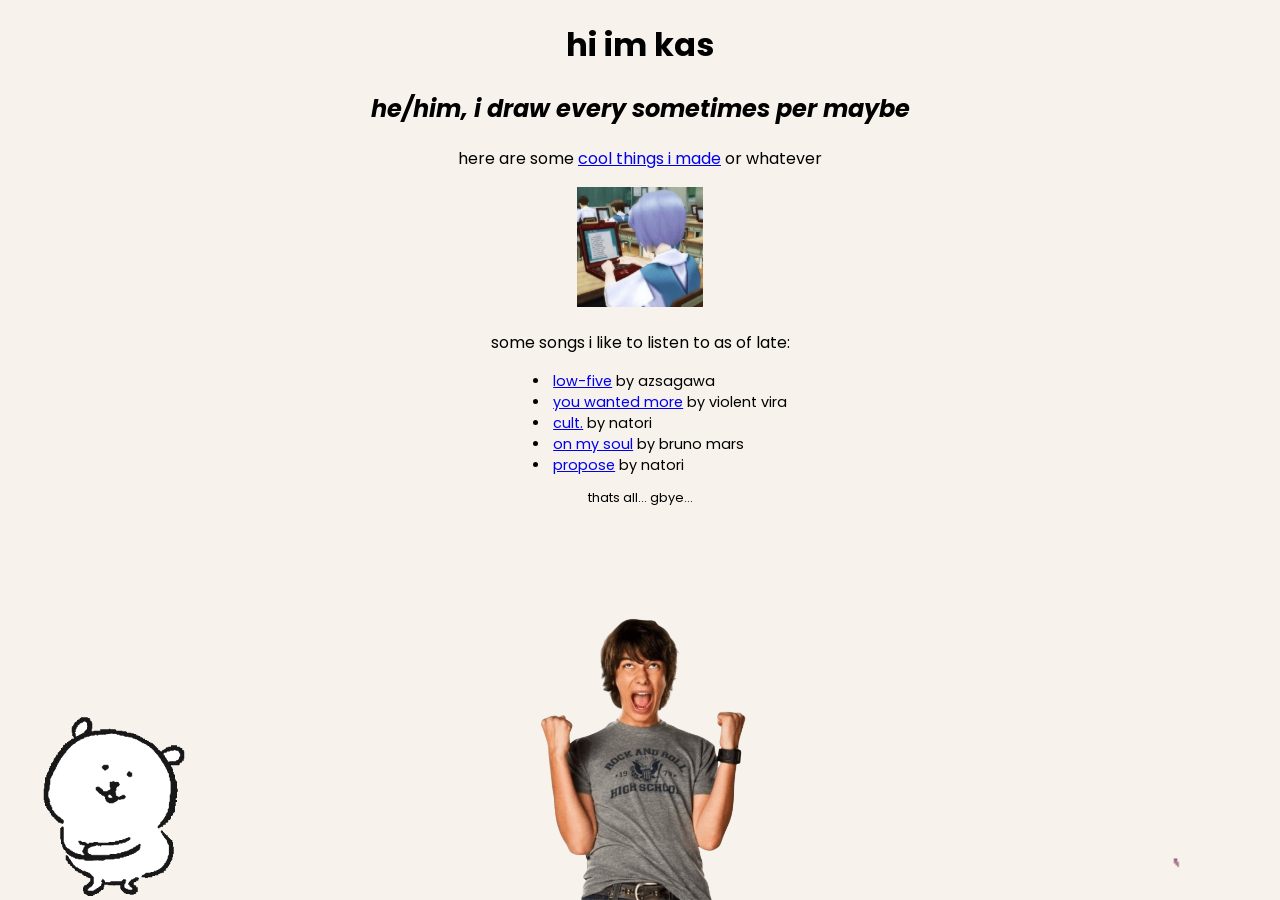
==== index.html @ 4af2dd37 "Rename index2.html to index.html" ====
<!DOCTYPE html>
<html lang="en">
  <head>
    <meta charset="UTF-8" />
    <meta name="viewport" content="width=device-width, initial-scale=1.0" />
    <title>babys first page</title>
    <link rel="icon" type="image/png" href="images/damn-asuka-icon.jpg" />
    <link href="https://fonts.googleapis.com/css2?family=Poppins:wght@400;500;600;700&display=swap" rel="stylesheet" />
<style>
body {
    font-family: 'Poppins';
    background-image: url("images/nagano-bear-dance.gif"), url("images/flying-gatito.gif"), url("images/rodrick-yass.png");
  background-repeat: no-repeat;
  background-position: 1% 100%, 95% 110%, 50% 100%;
  background-attachment: fixed, fixed, fixed;
  background-size: 200px 200px, 15%,  18%;

}
</style>
  </head>
  <body style="background-color:#F7F2EB;">
    <h1 style="text-align:center;">hi im kas</h1>
    <h2 style="text-align:center;"><i>he/him, i draw every sometimes per maybe</i></h2>
    <p style="text-align:center;"> here are some <a href="https://archive-00.carrd.co/#">cool things i made</a> or whatever</p>
<p style="text-align:center;"> <img src="images/ayanami-low-poly.jpg" alt="ayanami but low poly" width="10%" height="10%"></p>
<p style="text-align:center;"> some songs i like to listen to as of late:</p>
<ul class="centered bullets" style="font-size: 90%; list-style-position: inside; width: fit-content; margin: auto;">
  <li><a href="https://youtu.be/S2jxQ8XQtxI?si=dIGJrC8PBNRJBCR3">low-five</a> by azsagawa</li>
  <li><a href="https://youtu.be/NxOsTXtIaR4?si=53uWZoNEVwwCrxyF">you wanted more</a> by violent vira</li>
  <li><a href="https://youtu.be/GQrppVgwz5o?si=T5T6fJF_c1Mw1N03">cult.</a> by natori</li>
  <li><a href="https://youtu.be/gpc5c5PMQiw?si=w5kmyb9_AHsSKXkP">on my soul</a> by bruno mars</li>
  <li><a href="https://youtu.be/VDdLF1YubI0?si=2RTbqjgm_7_HFgBl">propose</a> by natori</li>
</ul>
<p style="text-align:center; font-size: 80%;">thats all... gbye...</p>
  </body>
</html>
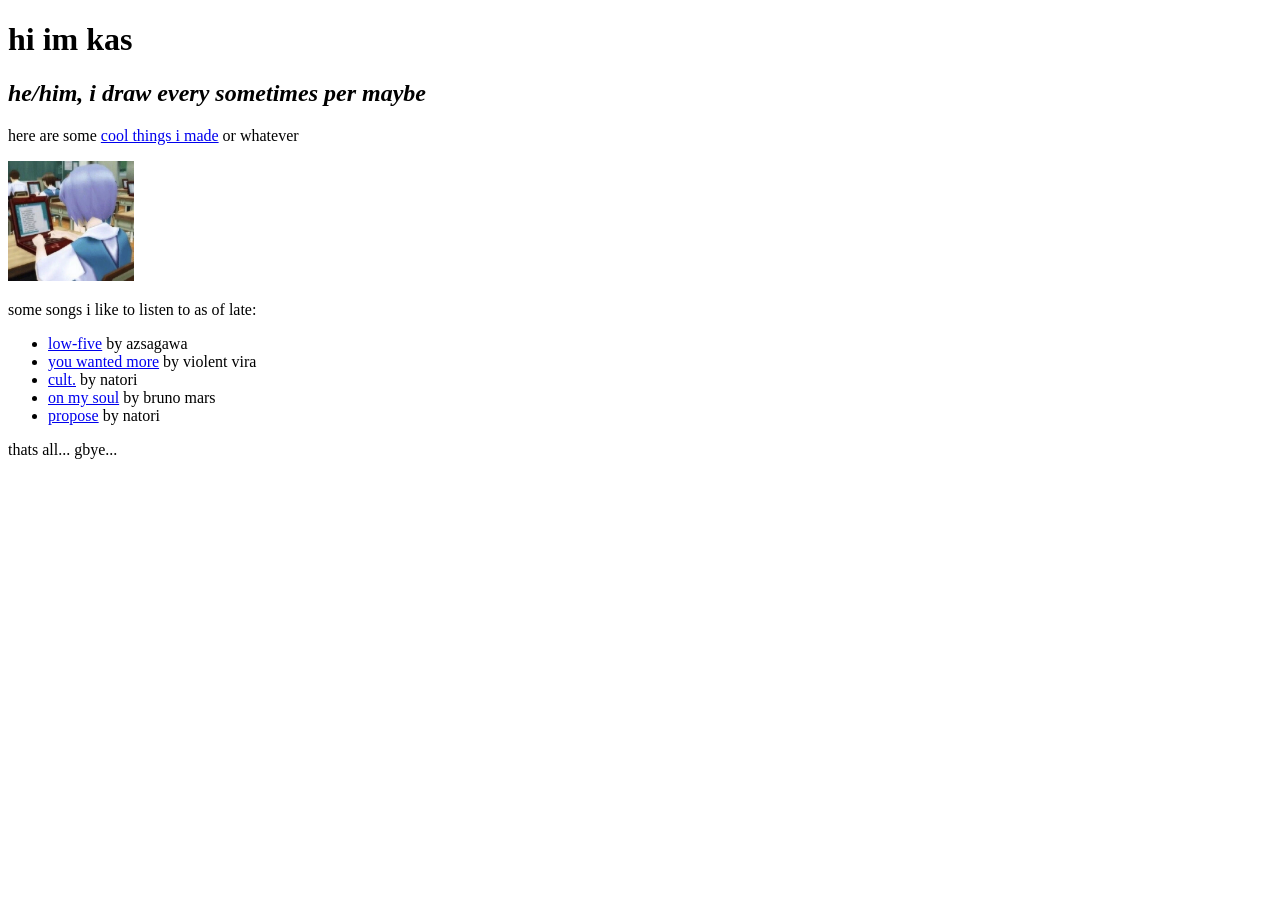
==== commit 2098c2b6: "Update index.html" ====
--- a/index.html
+++ b/index.html
@@ -4,33 +4,24 @@
     <meta charset="UTF-8" />
     <meta name="viewport" content="width=device-width, initial-scale=1.0" />
     <title>babys first page</title>
+    <link rel="stylesheet"
+    href="style.css" />
     <link rel="icon" type="image/png" href="images/damn-asuka-icon.jpg" />
-    <link href="https://fonts.googleapis.com/css2?family=Poppins:wght@400;500;600;700&display=swap" rel="stylesheet" />
-<style>
-body {
-    font-family: 'Poppins';
-    background-image: url("images/nagano-bear-dance.gif"), url("images/flying-gatito.gif"), url("images/rodrick-yass.png");
-  background-repeat: no-repeat;
-  background-position: 1% 100%, 95% 110%, 50% 100%;
-  background-attachment: fixed, fixed, fixed;
-  background-size: 200px 200px, 15%,  18%;
+  </head>
 
-}
-</style>
-  </head>
-  <body style="background-color:#F7F2EB;">
-    <h1 style="text-align:center;">hi im kas</h1>
-    <h2 style="text-align:center;"><i>he/him, i draw every sometimes per maybe</i></h2>
-    <p style="text-align:center;"> here are some <a href="https://archive-00.carrd.co/#">cool things i made</a> or whatever</p>
-<p style="text-align:center;"> <img src="images/ayanami-low-poly.jpg" alt="ayanami but low poly" width="10%" height="10%"></p>
-<p style="text-align:center;"> some songs i like to listen to as of late:</p>
-<ul class="centered bullets" style="font-size: 90%; list-style-position: inside; width: fit-content; margin: auto;">
+  <body>
+    <h1>hi im kas</h1>
+    <h2><i>he/him, i draw every sometimes per maybe</i></h2>
+    <p> here are some <a href="https://archive-00.carrd.co/#">cool things i made</a> or whatever</p>
+<p> <img src="images/ayanami-low-poly.jpg" alt="ayanami but low poly" width="10%" height="10%"></p>
+<p> some songs i like to listen to as of late:</p>
+<ul>
   <li><a href="https://youtu.be/S2jxQ8XQtxI?si=dIGJrC8PBNRJBCR3">low-five</a> by azsagawa</li>
   <li><a href="https://youtu.be/NxOsTXtIaR4?si=53uWZoNEVwwCrxyF">you wanted more</a> by violent vira</li>
   <li><a href="https://youtu.be/GQrppVgwz5o?si=T5T6fJF_c1Mw1N03">cult.</a> by natori</li>
   <li><a href="https://youtu.be/gpc5c5PMQiw?si=w5kmyb9_AHsSKXkP">on my soul</a> by bruno mars</li>
   <li><a href="https://youtu.be/VDdLF1YubI0?si=2RTbqjgm_7_HFgBl">propose</a> by natori</li>
 </ul>
-<p style="text-align:center; font-size: 80%;">thats all... gbye...</p>
+<p>thats all... gbye...</p>
   </body>
 </html>
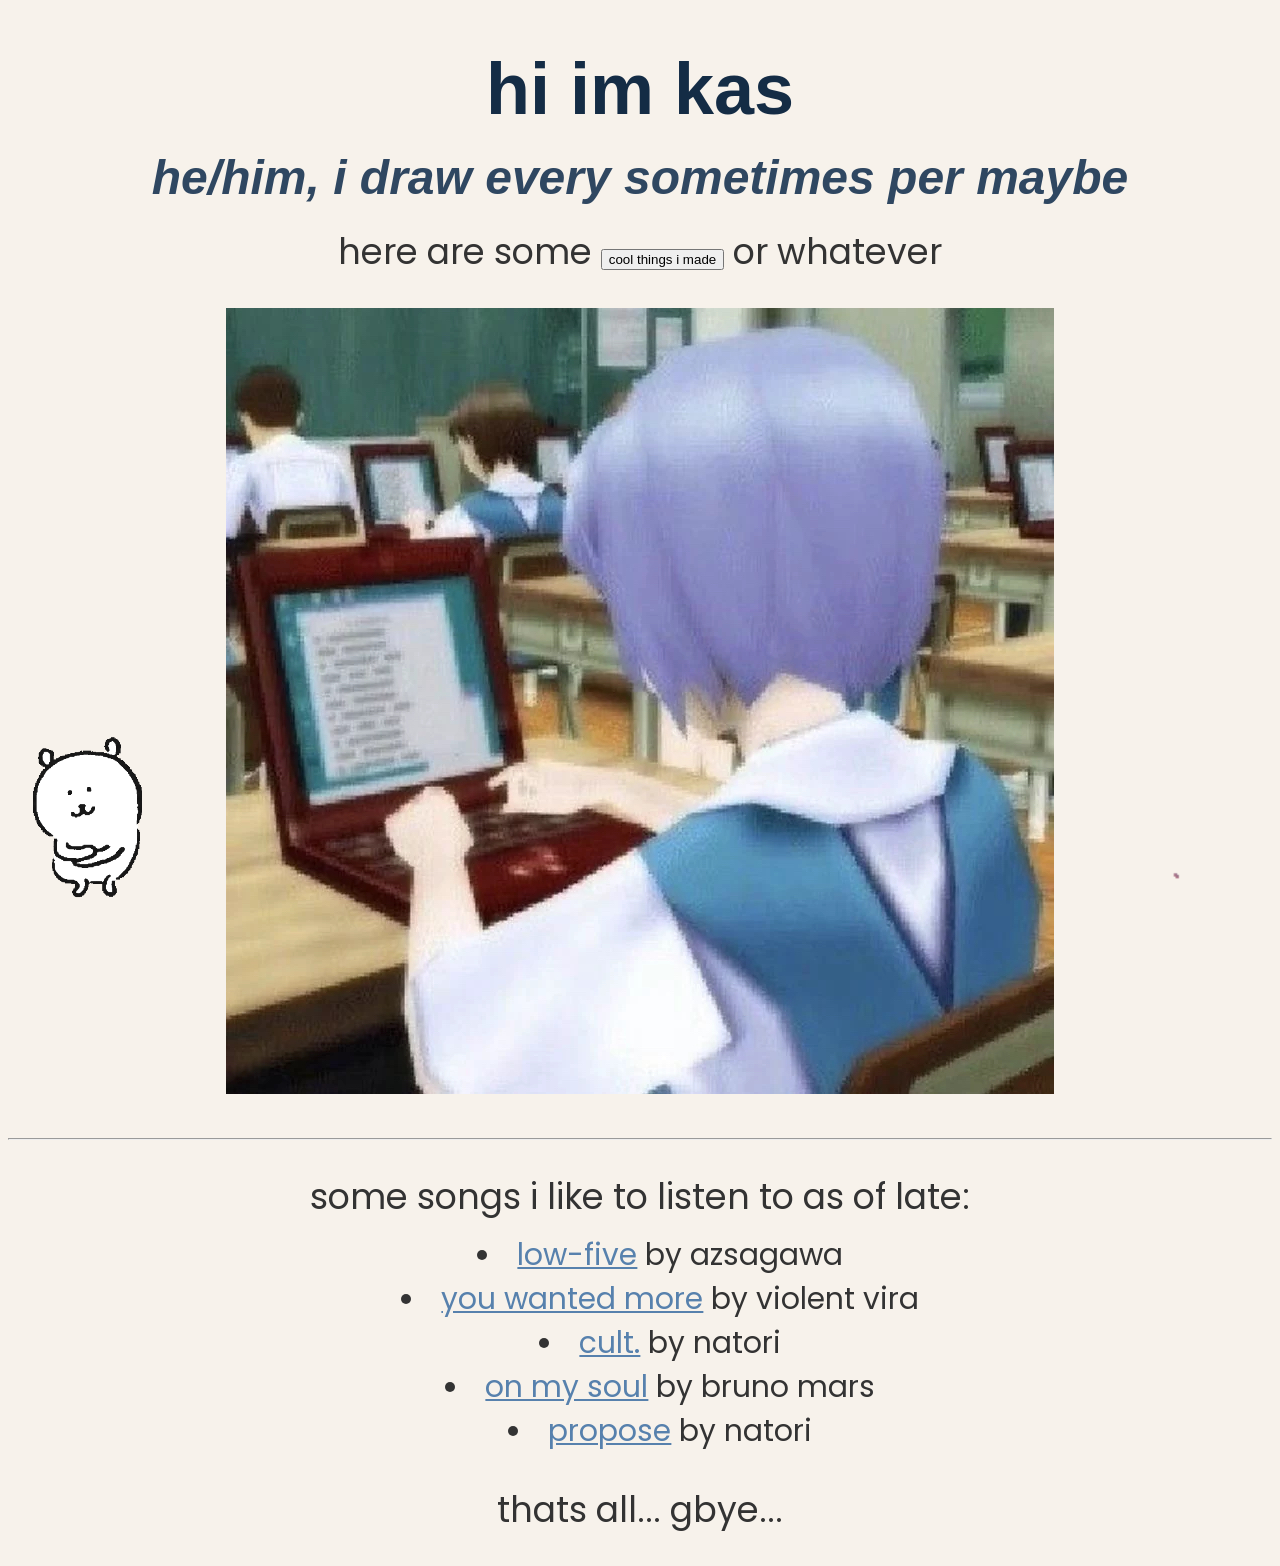
==== commit f023c175: "Update index.html" ====
--- a/index.html
+++ b/index.html
@@ -12,8 +12,9 @@
   <body>
     <h1>hi im kas</h1>
     <h2><i>he/him, i draw every sometimes per maybe</i></h2>
-    <p> here are some <a href="https://archive-00.carrd.co/#">cool things i made</a> or whatever</p>
-<p> <img src="images/ayanami-low-poly.jpg" alt="ayanami but low poly" width="10%" height="10%"></p>
+    <p> here are some <button type="button" onclick="window.location.href='https://archive-00.carrd.co/#'">cool things i made</button> or whatever</p>
+<p> <img src="images/ayanami-low-poly.jpg" alt="ayanami but low poly"></p>
+<hr>
 <p> some songs i like to listen to as of late:</p>
 <ul>
   <li><a href="https://youtu.be/S2jxQ8XQtxI?si=dIGJrC8PBNRJBCR3">low-five</a> by azsagawa</li>
--- a/style.css
+++ b/style.css
@@ -0,0 +1,45 @@
+@import url('https://fonts.googleapis.com/css2?family=Poppins:wght@400;500;600;700&display=swap');
+
+body {
+    font-family: 'Poppins', sans-serif;
+    font-size: 35px;
+    color: #333;
+    text-align: center;
+    margin-top: 20px;
+    background-color: #F7F2EB;
+    background-image: url("images/nagano-bear-dance.gif"), url("images/flying-gatito.gif"), url("images/rodrick-yass.png");
+  background-repeat: no-repeat;
+  background-position: 1% 100%, 95% 110%, 50% 100%;
+  background-attachment: fixed, fixed, fixed;
+  background-size: 13%, 15%,  18%;
+
+}
+
+h1 {
+    font-family: 'Be Vietnam Pro', sans-serif;
+    font-size: 72px;
+    color: #142C45;
+    margin-bottom: -20px;
+}
+h2 {
+    font-family: 'Be Vietnam Pro', sans-serif;
+    font-size: 48px;
+    color: #2F4761;
+    margin-bottom: -10px;
+}
+a{
+    color: #5781AD;
+    text-decoration: underline;
+}
+p {
+    color: #333;
+    text-align: center;
+    margin: 30px;
+    font-size: 100%;
+}
+ul {
+    font-size: 85%;
+    list-style-position: inside;
+    width: fit-content;
+    margin: -20px auto 20px;
+}
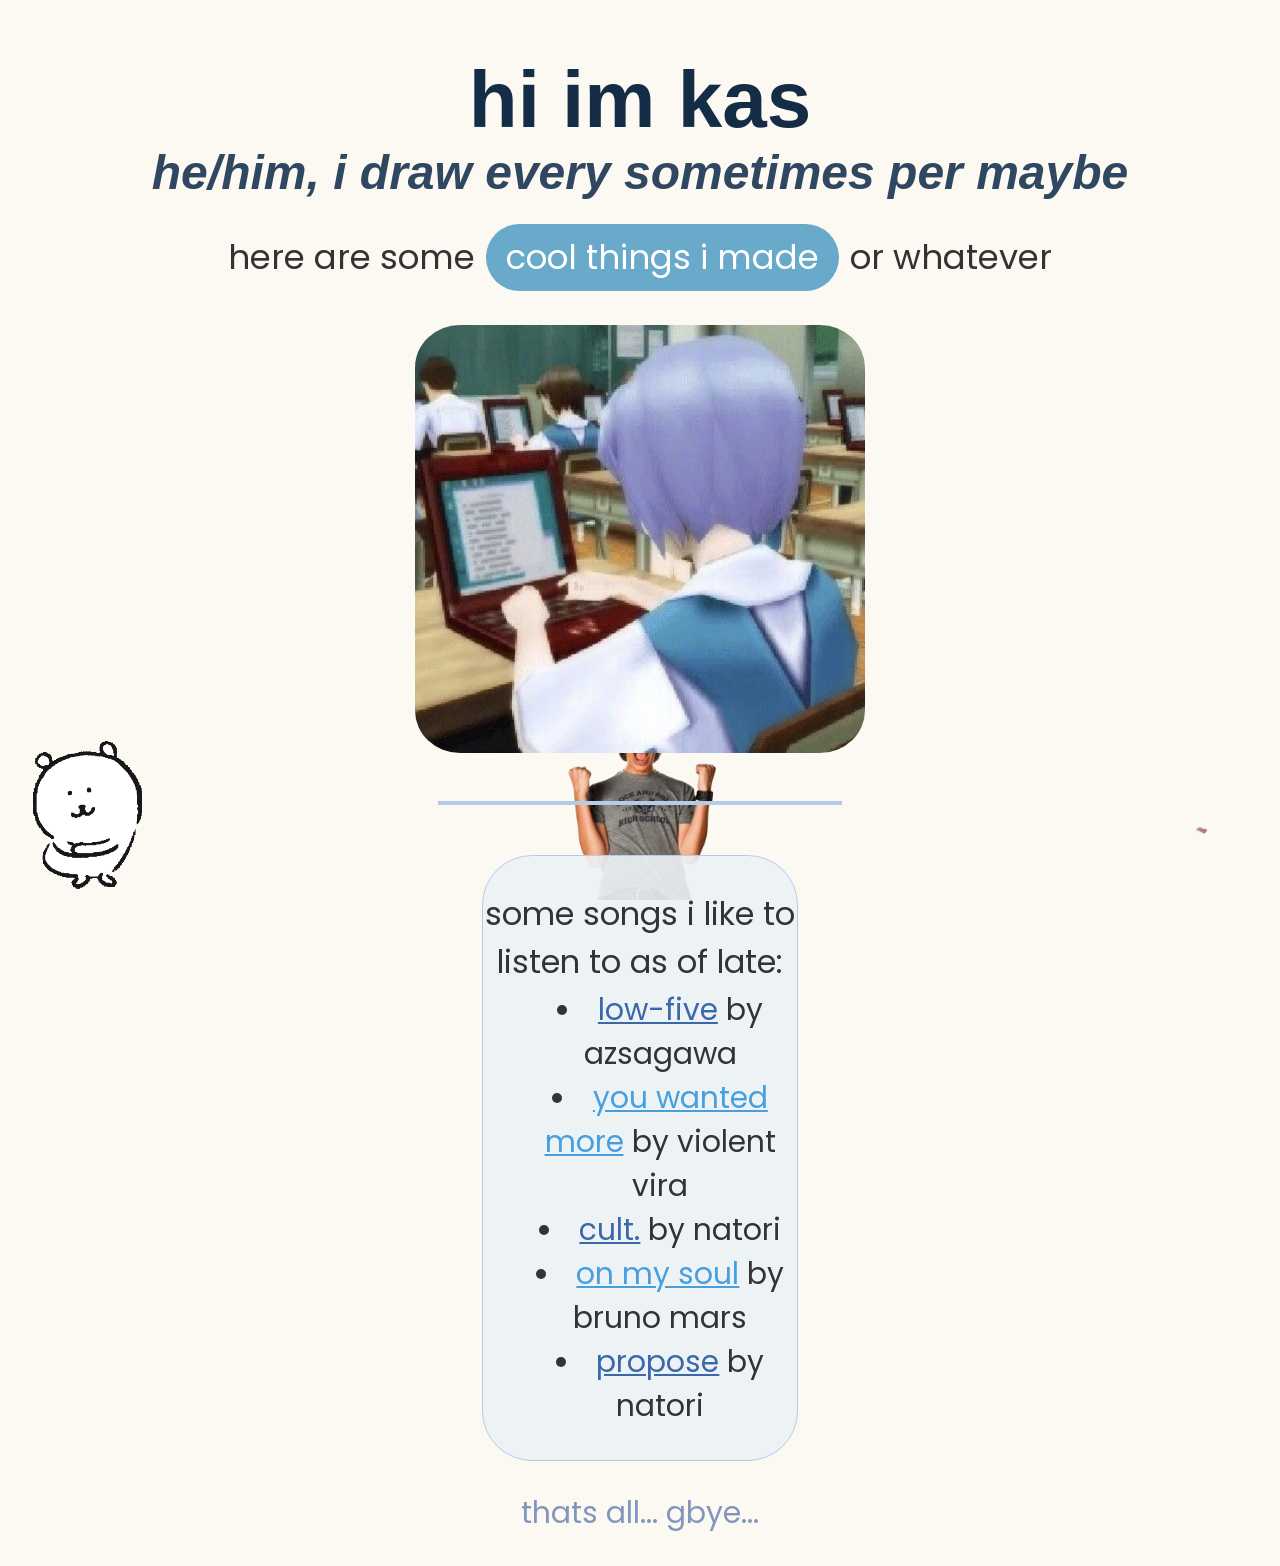
==== commit 28b51a82: "Added divs, classes, and ids." ====
--- a/index.html
+++ b/index.html
@@ -10,19 +10,26 @@
   </head>
 
   <body>
-    <h1>hi im kas</h1>
-    <h2><i>he/him, i draw every sometimes per maybe</i></h2>
+    <div id="header">
+      <h1>hi im kas</h1>
+      <h2><i>he/him, i draw every sometimes per maybe</i></h2>
+    </div>
     <p> here are some <button type="button" onclick="window.location.href='https://archive-00.carrd.co/#'">cool things i made</button> or whatever</p>
 <p> <img src="images/ayanami-low-poly.jpg" alt="ayanami but low poly"></p>
 <hr>
-<p> some songs i like to listen to as of late:</p>
-<ul>
-  <li><a href="https://youtu.be/S2jxQ8XQtxI?si=dIGJrC8PBNRJBCR3">low-five</a> by azsagawa</li>
-  <li><a href="https://youtu.be/NxOsTXtIaR4?si=53uWZoNEVwwCrxyF">you wanted more</a> by violent vira</li>
-  <li><a href="https://youtu.be/GQrppVgwz5o?si=T5T6fJF_c1Mw1N03">cult.</a> by natori</li>
-  <li><a href="https://youtu.be/gpc5c5PMQiw?si=w5kmyb9_AHsSKXkP">on my soul</a> by bruno mars</li>
-  <li><a href="https://youtu.be/VDdLF1YubI0?si=2RTbqjgm_7_HFgBl">propose</a> by natori</li>
-</ul>
-<p>thats all... gbye...</p>
+<div id="songs">
+  <p class="listento"> some songs i like to listen to as of late:</p>
+  <ul>
+   <li><a href="https://youtu.be/S2jxQ8XQtxI?si=dIGJrC8PBNRJBCR3">low-five</a> by azsagawa</li>
+   <li><a class="alternating" href="https://youtu.be/NxOsTXtIaR4?si=53uWZoNEVwwCrxyF">you wanted more</a> by violent vira</li>
+   <li><a href="https://youtu.be/GQrppVgwz5o?si=T5T6fJF_c1Mw1N03">cult.</a> by natori</li>
+   <li><a class="alternating" href="https://youtu.be/gpc5c5PMQiw?si=w5kmyb9_AHsSKXkP">on my soul</a> by bruno mars</li>
+   <li><a href="https://youtu.be/VDdLF1YubI0?si=2RTbqjgm_7_HFgBl">propose</a> by natori</li>
+  </ul>
+</div>
+
+<div>
+<p class="goodbye">thats all... gbye...</p>
+</div>
   </body>
 </html>
--- a/style.css
+++ b/style.css
@@ -6,40 +6,112 @@
     color: #333;
     text-align: center;
     margin-top: 20px;
-    background-color: #F7F2EB;
+    background-color: #FCF8F2;
     background-image: url("images/nagano-bear-dance.gif"), url("images/flying-gatito.gif"), url("images/rodrick-yass.png");
   background-repeat: no-repeat;
-  background-position: 1% 100%, 95% 110%, 50% 100%;
+  background-position: 1% 99%, 97% 107%, 50% 100%;
   background-attachment: fixed, fixed, fixed;
-  background-size: 13%, 15%,  18%;
+  background-size: 13%, 13%,  13%;
 
 }
-
+#header {
+    font-family: 'Be Vietnam Pro Regular', sans-serif;
+    letter-spacing: 5%;
+    display: flex;
+    align-items: center;
+    justify-content: center;
+    flex-direction: column;
+    margin-top: -20px;
+}
+#songs {
+    display: flex;
+    align-items: center;
+    justify-content: center;
+    flex-direction: column;
+    border-radius: 50px;
+    width: 25%;
+    margin: auto;
+    margin-top: 50px;
+    border: 1px solid #B5CCE6;
+    padding: 2px;
+    background-color: rgba(235, 242, 246, 0.9);
+    box-sizing: border-box;
+}
+.alternating {
+    color: #479fde;
+    text-decoration: underline;
+}
+.goodbye {
+    font-size: 30px;
+    color: #8396bd;
+}
+.listento {
+    font-size: 32px;
+    color: #333;
+}
 h1 {
-    font-family: 'Be Vietnam Pro', sans-serif;
-    font-size: 72px;
+    font-size: 80px;
     color: #142C45;
-    margin-bottom: -20px;
+    margin-bottom: -40px;
 }
 h2 {
-    font-family: 'Be Vietnam Pro', sans-serif;
     font-size: 48px;
     color: #2F4761;
     margin-bottom: -10px;
 }
 a{
-    color: #5781AD;
+    color: #3A68AB;
     text-decoration: underline;
 }
 p {
     color: #333;
     text-align: center;
-    margin: 30px;
-    font-size: 100%;
+    font-size: 34px;
 }
 ul {
     font-size: 85%;
     list-style-position: inside;
-    width: fit-content;
-    margin: -20px auto 20px;
+    width:fit-content;
+    max-width: 100%;
+    margin: -30px auto 30px;
+}
+hr {
+    border: none;
+    width: 32%;
+    max-width: 100%;
+    height: 4px;
+    margin-left: auto;
+    margin-right: auto;
+    background-color: #B5CCE6;
+}
+img{
+    width: 450px;
+    max-width: 100%;
+    height: auto;
+    border-radius: 10%;
+}
+img:hover {
+    transform: scaleX(-1);
+    border-radius: 5%;
+}
+
+body:hover::before {
+    transform: scaleX(-1);
+}
+button {
+    background-color: #69A9C9;
+    border-radius: 50px;
+    color: white;
+    border: none;
+    padding: 8px 20px;
+    text-align: center;
+    text-decoration: none;
+    display: inline-block;
+    font-size: 34px;
+    margin: 0% 2px;
+font-family: 'Poppins', sans-serif;
+    cursor: pointer;
+}
+button:hover {
+    background-color: #4A93B5;
 }
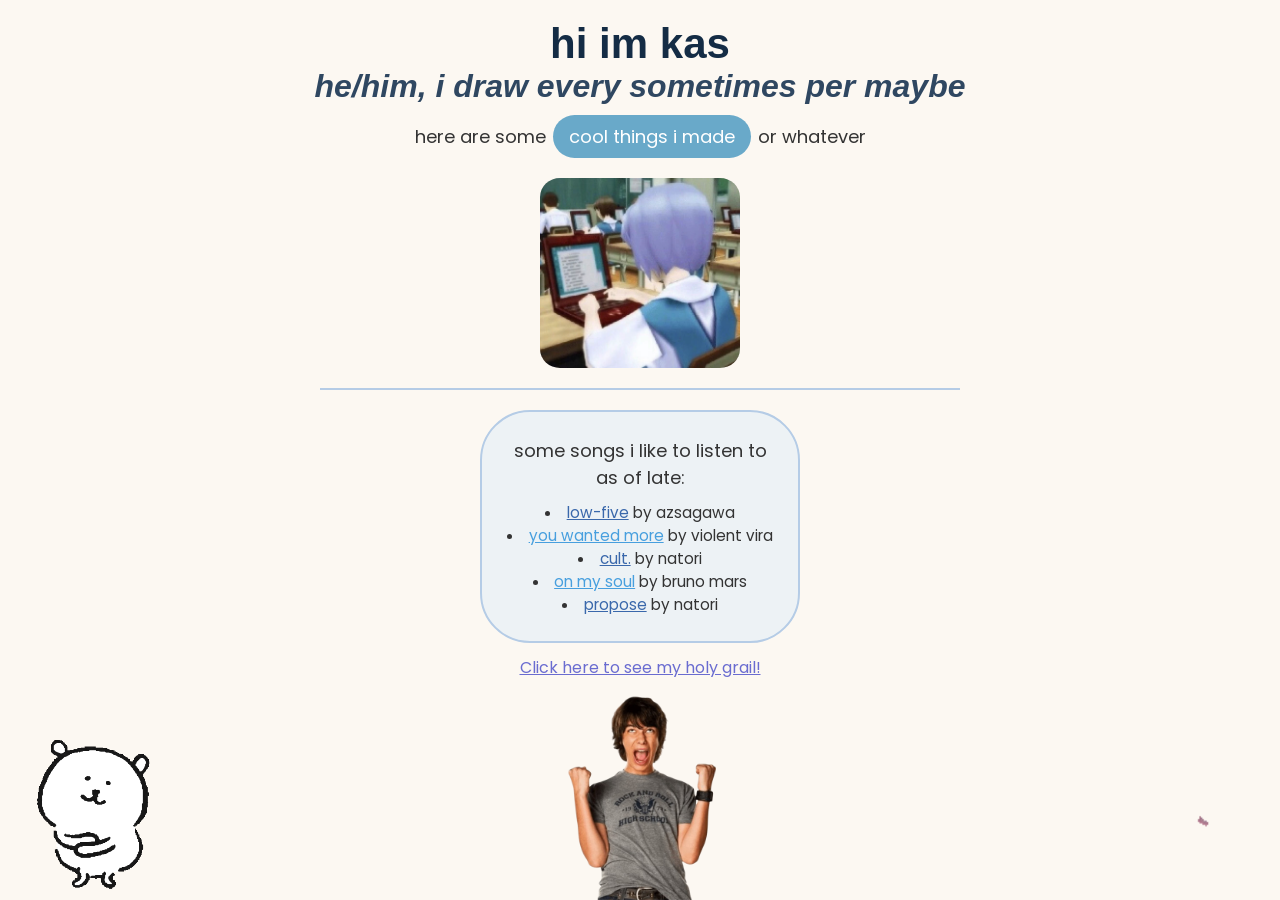
==== commit 67bf21c6: "resized a bunch of stuff so i just found out i had my viewport at 50% the entire time while making m" ====
--- a/index.html
+++ b/index.html
@@ -15,7 +15,7 @@
       <h2><i>he/him, i draw every sometimes per maybe</i></h2>
     </div>
     <p> here are some <button type="button" onclick="window.location.href='https://archive-00.carrd.co/#'">cool things i made</button> or whatever</p>
-<p> <img src="images/ayanami-low-poly.jpg" alt="ayanami but low poly"></p>
+<img src="images/ayanami-low-poly.jpg" alt="ayanami but low poly" style="display: block;">
 <hr>
 <div id="songs">
   <p class="listento"> some songs i like to listen to as of late:</p>
@@ -29,7 +29,7 @@
 </div>
 
 <div>
-<p class="goodbye">thats all... gbye...</p>
+  <a href="holy-grail.html" class="holy-grail">Click here to see my holy grail!</a>
 </div>
   </body>
 </html>
--- a/style.css
+++ b/style.css
@@ -1,11 +1,16 @@
 @import url('https://fonts.googleapis.com/css2?family=Poppins:wght@400;500;600;700&display=swap');
-
+*{
+    box-sizing: border-box;
+    margin: 0;
+    padding: 0;
+    align-items: center;
+    justify-content: center;
+}
 body {
     font-family: 'Poppins', sans-serif;
-    font-size: 35px;
+    font-size: 18px;
     color: #333;
     text-align: center;
-    margin-top: 20px;
     background-color: #FCF8F2;
     background-image: url("images/nagano-bear-dance.gif"), url("images/flying-gatito.gif"), url("images/rodrick-yass.png");
   background-repeat: no-repeat;
@@ -21,7 +26,7 @@
     align-items: center;
     justify-content: center;
     flex-direction: column;
-    margin-top: -20px;
+    margin-top: 20px;
 }
 #songs {
     display: flex;
@@ -30,10 +35,9 @@
     flex-direction: column;
     border-radius: 50px;
     width: 25%;
-    margin: auto;
-    margin-top: 50px;
-    border: 1px solid #B5CCE6;
-    padding: 2px;
+    margin: 10px auto;
+    border: 2px solid #B5CCE6;
+    padding: 20px;
     background-color: rgba(235, 242, 246, 0.9);
     box-sizing: border-box;
 }
@@ -41,23 +45,22 @@
     color: #479fde;
     text-decoration: underline;
 }
-.goodbye {
-    font-size: 30px;
-    color: #8396bd;
+.holy-grail {
+    font-size: 16px;
+    color: #6a6cd0;
+    margin: 20px;
 }
 .listento {
-    font-size: 32px;
+    font-size: 18px;
     color: #333;
 }
 h1 {
-    font-size: 80px;
+    font-size: 42px;
     color: #142C45;
-    margin-bottom: -40px;
 }
 h2 {
-    font-size: 48px;
+    font-size: 32px;
     color: #2F4761;
-    margin-bottom: -10px;
 }
 a{
     color: #3A68AB;
@@ -66,33 +69,39 @@
 p {
     color: #333;
     text-align: center;
-    font-size: 34px;
+    font-size: 18px;
+    padding: 5px;
 }
 ul {
     font-size: 85%;
     list-style-position: inside;
     width:fit-content;
     max-width: 100%;
-    margin: -30px auto 30px;
+    margin: 5px auto;
 }
 hr {
     border: none;
-    width: 32%;
+    width: 50%;
     max-width: 100%;
-    height: 4px;
+    height: 2px;
     margin-left: auto;
     margin-right: auto;
+    margin-bottom: 20px;
+    margin-top: 20px;
     background-color: #B5CCE6;
 }
 img{
-    width: 450px;
+    display: block;
+    width: 200px;
     max-width: 100%;
     height: auto;
     border-radius: 10%;
+    margin: 10px auto;
+    align-self: center;
 }
 img:hover {
     transform: scaleX(-1);
-    border-radius: 5%;
+    border-radius: 10%;
 }
 
 body:hover::before {
@@ -103,12 +112,12 @@
     border-radius: 50px;
     color: white;
     border: none;
-    padding: 8px 20px;
+    padding: 8px 16px;
     text-align: center;
     text-decoration: none;
     display: inline-block;
-    font-size: 34px;
-    margin: 0% 2px;
+    font-size: 18px;
+    margin: 5px 2px;
 font-family: 'Poppins', sans-serif;
     cursor: pointer;
 }
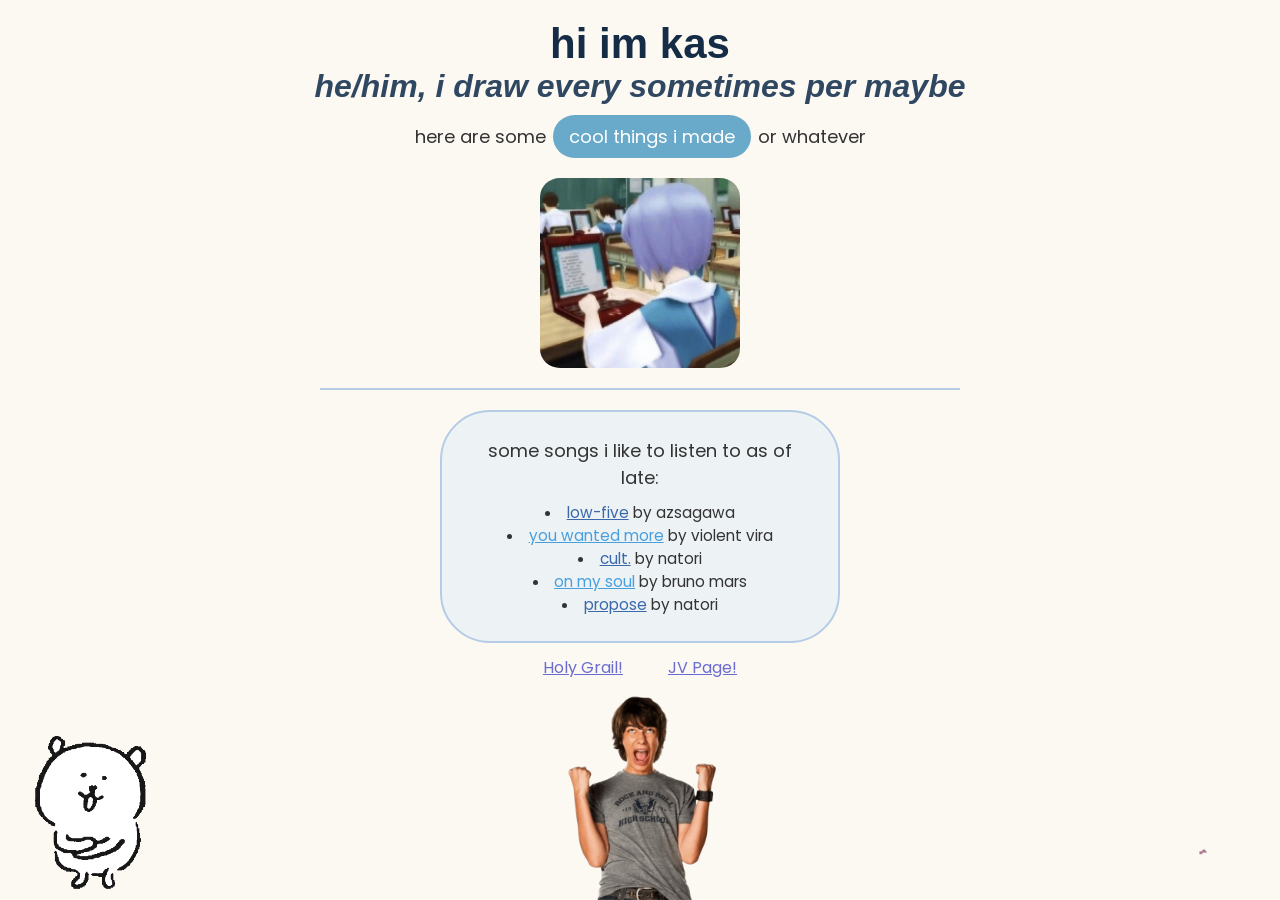
==== commit 47af6955: "made JV page and updated some previous stuff" ====
--- a/index.html
+++ b/index.html
@@ -29,7 +29,7 @@
 </div>
 
 <div>
-  <a href="holy-grail.html" class="holy-grail">Click here to see my holy grail!</a>
+  <a href="holy-grail.html" class="exercise-links">Holy Grail!</a> <a href="jv.html" class="exercise-links">JV Page!</a>
 </div>
   </body>
 </html>
--- a/style.css
+++ b/style.css
@@ -34,18 +34,20 @@
     justify-content: center;
     flex-direction: column;
     border-radius: 50px;
-    width: 25%;
+    max-width: 25%;
+    min-width: 400px;
     margin: 10px auto;
     border: 2px solid #B5CCE6;
     padding: 20px;
     background-color: rgba(235, 242, 246, 0.9);
     box-sizing: border-box;
+
 }
 .alternating {
     color: #479fde;
     text-decoration: underline;
 }
-.holy-grail {
+.exercise-links {
     font-size: 16px;
     color: #6a6cd0;
     margin: 20px;
